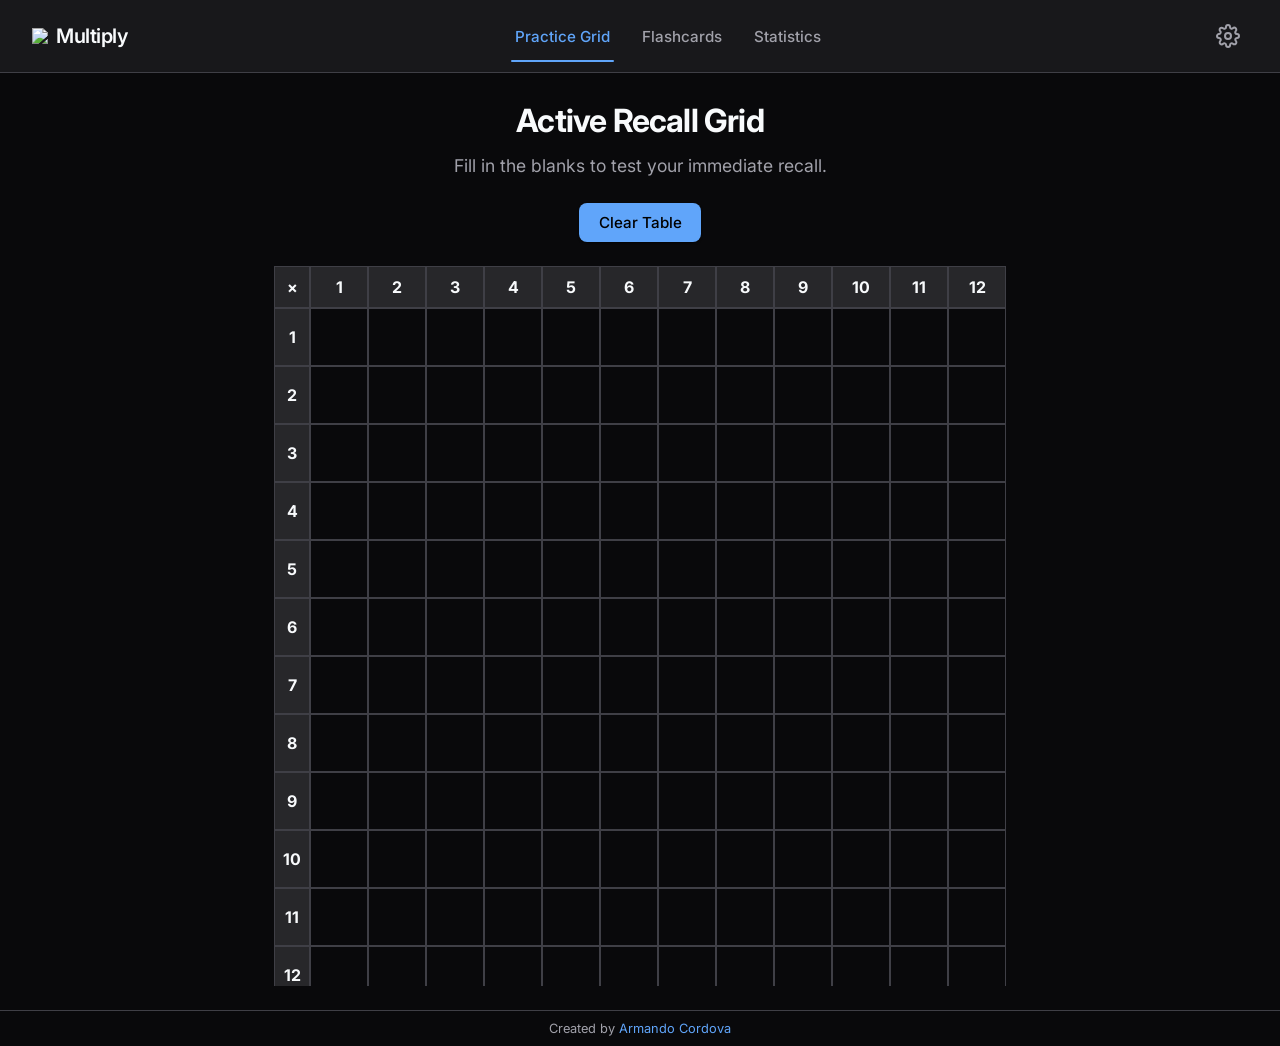
==== docs/index.html @ 331ad4a7 "use system language by default" ====
<!DOCTYPE html>
<html lang="en">

<head>
    <meta charset="UTF-8">
    <meta name="viewport" content="width=device-width, initial-scale=1.0">
    <title>Multiply - Multiplication Mastery</title>
    <meta name="description"
        content="A premium learning tool for adults to master multiplication tables through active recall and spaced repetition.">
    <!-- Google Fonts for typography -->
    <link rel="preconnect" href="https://fonts.googleapis.com">
    <link rel="preconnect" href="https://fonts.gstatic.com" crossorigin>
    <link href="https://fonts.googleapis.com/css2?family=Inter:wght@400;500;600;700&display=swap" rel="stylesheet">
    <link rel="stylesheet" href="css/styles.css">

    <!-- favicon and manifest -->
    <link rel="apple-touch-icon" sizes="180x180" href="/apple-touch-icon.png">
    <link rel="icon" type="image/png" sizes="32x32" href="/favicon-32x32.png">
    <link rel="icon" type="image/png" sizes="16x16" href="/favicon-16x16.png">
    <link rel="manifest" href="/site.webmanifest">
</head>

<body class="theme-dark">
    <div id="app">
        <header class="navbar">
            <div class="logo">
                <img src="/favicon-32x32.png">
                <h1 data-i18n="app_title">Multiply</h1>
            </div>
            <nav class="nav-links">
                <button class="nav-btn active" data-view="grid" data-i18n="nav_grid">Practice Grid</button>
                <button class="nav-btn" data-view="flashcards" data-i18n="nav_flashcards">Flashcards</button>
                <button class="nav-btn" data-view="report" data-i18n="nav_report">Statistics</button>
            </nav>
            <div class="actions">
                <button id="btn-settings" class="icon-btn" aria-label="Settings">
                    <svg width="24" height="24" viewBox="0 0 24 24" fill="none" stroke="currentColor" stroke-width="2"
                        stroke-linecap="round" stroke-linejoin="round">
                        <circle cx="12" cy="12" r="3"></circle>
                        <path
                            d="M19.4 15a1.65 1.65 0 0 0 .33 1.82l.06.06a2 2 0 0 1 0 2.83 2 2 0 0 1-2.83 0l-.06-.06a1.65 1.65 0 0 0-1.82-.33 1.65 1.65 0 0 0-1 1.51V21a2 2 0 0 1-2 2 2 2 0 0 1-2-2v-.09A1.65 1.65 0 0 0 9 19.4a1.65 1.65 0 0 0-1.82.33l-.06.06a2 2 0 0 1-2.83 0 2 2 0 0 1 0-2.83l.06-.06a1.65 1.65 0 0 0 .33-1.82 1.65 1.65 0 0 0-1.51-1H3a2 2 0 0 1-2-2 2 2 0 0 1 2-2h.09A1.65 1.65 0 0 0 4.6 9a1.65 1.65 0 0 0-.33-1.82l-.06-.06a2 2 0 0 1 0-2.83 2 2 0 0 1 2.83 0l.06.06a1.65 1.65 0 0 0 1.82.33H9a1.65 1.65 0 0 0 1-1.51V3a2 2 0 0 1 2-2 2 2 0 0 1 2 2v.09a1.65 1.65 0 0 0 1 1.51 1.65 1.65 0 0 0 1.82-.33l.06-.06a2 2 0 0 1 2.83 0 2 2 0 0 1 0 2.83l-.06.06a1.65 1.65 0 0 0-.33 1.82V9a1.65 1.65 0 0 0 1.51 1H21a2 2 0 0 1 2 2 2 2 0 0 1-2 2h-.09a1.65 1.65 0 0 0-1.51 1z">
                        </path>
                    </svg>
                </button>
            </div>
        </header>

        <main class="content-area">
            <!-- Grid View -->
            <section id="view-grid" class="view active">
                <div class="view-header">
                    <h2 data-i18n="grid_title">Active Recall Grid</h2>
                    <p class="subtitle" data-i18n="grid_subtitle">Fill in the blanks to test your immediate recall.</p>
                </div>
                <div class="grid-controls">
                    <button id="btn-generate-grid" class="btn primary" data-i18n="btn_clear_grid">Clear Table</button>
                </div>
                <div id="grid-container" class="grid-wrapper">
                    <!-- Grid generated by JS -->
                </div>
            </section>

            <!-- Flashcards View -->
            <section id="view-flashcards" class="view hidden">
                <div class="view-header">
                    <h2 data-i18n="flashcards_title">Spaced Repetition</h2>
                    <p class="subtitle" data-i18n="flashcards_subtitle">Optimize your long-term memory.</p>
                </div>
                <!-- Spaced Repetition Session Info -->
                <div id="flashcard-stats" class="session-stats">
                    <div class="stat-pill"><span data-i18n="label_due">Due:</span> <span id="cards-due-count">0</span>
                    </div>
                    <div class="stat-pill"><span data-i18n="label_new">New:</span> <span id="cards-new-count">0</span>
                    </div>
                </div>
                <!-- Number Focus Toggles -->
                <div class="toggles-container">
                    <p class="toggles-label" data-i18n="label_focus">Focus on specific numbers:</p>
                    <div id="flashcard-toggles" class="number-toggles"></div>
                </div>
                <div id="flashcard-container" class="card-area">
                    <!-- Flashcard injected by JS -->
                    <div class="flashcard empty-state" id="flashcard-empty">
                        <p data-i18n="msg_no_cards">No cards due for review right now! Great job.</p>
                        <button id="btn-study-ahead" class="btn secondary" data-i18n="btn_study_ahead">Study New
                            Cards</button>
                    </div>
                </div>
            </section>

            <!-- Report View -->
            <section id="view-report" class="view hidden">
                <div class="view-header">
                    <h2 data-i18n="report_title">Statistics & Progress</h2>
                    <p class="subtitle" data-i18n="report_subtitle">Visualize your mastery of the multiplication tables.
                    </p>
                </div>
                <div class="dashboard-grid">
                    <div class="card stat-card">
                        <h3 data-i18n="stat_mastered">Mastered Facts</h3>
                        <div class="stat-value" id="stat-mastered">0%</div>
                    </div>
                    <div class="card stat-card">
                        <h3 data-i18n="stat_reviews">Total Reviews</h3>
                        <div class="stat-value" id="stat-total-reviews">0</div>
                    </div>
                    <div class="card heatmap-card full-width">
                        <h3 data-i18n="heatmap_title">Proficiency Heatmap</h3>
                        <div id="heatmap-container" class="heatmap-wrapper">
                            <!-- Heatmap generated by JS -->
                        </div>
                        <div class="heatmap-legend">
                            <span class="legend-item bg-red-500"></span>
                            <span class="legend-item bg-orange-500"></span>
                            <span class="legend-item bg-yellow-500"></span>
                            <span class="legend-item bg-green-500"></span>
                            <span class="legend-text" data-i18n="legend_label">Needs Work → Mastered</span>
                        </div>
                    </div>
                </div>
            </section>
        </main>

        <footer class="app-footer">
            Created by <a href="https://www.corlaez.com" target="_blank" rel="noopener noreferrer">Armando Cordova</a>
        </footer>
    </div>

    <!-- Settings Modal -->
    <div id="settings-modal" class="modal hidden">
        <div class="modal-content">
            <div class="modal-header">
                <h2 data-i18n="settings_title">Settings</h2>
                <button id="btn-close-settings" class="icon-btn">&times;</button>
            </div>
            <div class="modal-body">
                <div class="form-group">
                    <label for="lang-select" data-i18n="settings_language">Language</label>
                    <select id="lang-select">
                        <option value="auto" data-i18n="settings_lang_auto">Auto (System)</option>
                        <option value="en">English</option>
                        <option value="es">Español</option>
                        <option value="fr">Français</option>
                    </select>
                </div>
                <div class="form-group">
                    <label for="theme-select" data-i18n="settings_theme">Theme</label>
                    <select id="theme-select">
                        <option value="dark" data-i18n="theme_dark">Dark</option>
                        <option value="light" data-i18n="theme_light">Light</option>
                    </select>
                </div>
                <hr>
                <div class="form-group danger-zone">
                    <p data-i18n="danger_zone_desc">Reset all your progress and spaced repetition data.</p>
                    <button id="btn-reset-data" class="btn danger" data-i18n="btn_reset_data">Reset Data</button>
                </div>
            </div>
        </div>
    </div>

    <!-- Application Logic -->
    <script type="module" src="js/app.js"></script>
</body>

</html>
---- docs/css/styles.css ----
/* Prevent double-tap zoom on mobile (Safari, Chrome, Android) */
html {
    touch-action: manipulation;
}

/* Base Variables - Premium Aesthetics */
:root {
    /* Typgraphy */
    --font-primary: 'Inter', system-ui, -apple-system, sans-serif;

    /* Animation Tokens */
    --transition-fast: 0.15s ease-out;
    --transition-medium: 0.3s cubic-bezier(0.4, 0, 0.2, 1);

    /* Layout */
    --max-width: 1200px;
    --border-radius: 12px;
    --border-radius-sm: 8px;
    --spacing-1: 0.25rem;
    --spacing-2: 0.5rem;
    --spacing-3: 1rem;
    --spacing-4: 1.5rem;
    --spacing-5: 2rem;
    --spacing-6: 3rem;
}

/* Light Theme Variables */
.theme-light {
    --bg-app: #f8fafc;
    --bg-surface: #ffffff;
    --bg-surface-elevated: #f1f5f9;
    --text-primary: #0f172a;
    --text-secondary: #475569;
    --border-color: #e2e8f0;

    --accent-primary: #3b82f6;
    --accent-hover: #2563eb;

    --success: #22c55e;
    --warning: #f59e0b;
    --danger: #ef4444;

    --shadow-sm: 0 1px 2px 0 rgb(0 0 0 / 0.05);
    --shadow-md: 0 4px 6px -1px rgb(0 0 0 / 0.1), 0 2px 4px -2px rgb(0 0 0 / 0.1);
    --shadow-lg: 0 10px 15px -3px rgb(0 0 0 / 0.1), 0 4px 6px -4px rgb(0 0 0 / 0.1);
}

/* Dark Theme Variables (Default) */
.theme-dark {
    --bg-app: #09090b;
    --bg-surface: #18181b;
    --bg-surface-elevated: #27272a;
    --text-primary: #f8fafc;
    --text-secondary: #a1a1aa;
    --border-color: #3f3f46;

    --accent-primary: #60a5fa;
    --accent-hover: #3b82f6;

    --success: #4ade80;
    --warning: #fbbf24;
    --danger: #f87171;

    --shadow-sm: 0 1px 2px 0 rgb(0 0 0 / 0.5);
    --shadow-md: 0 4px 6px -1px rgb(0 0 0 / 0.4), 0 2px 4px -2px rgb(0 0 0 / 0.4);
    --shadow-lg: 0 10px 15px -3px rgb(0 0 0 / 0.5), 0 4px 6px -4px rgb(0 0 0 / 0.5);
}

/* Reset & Base Styles */
* {
    box-sizing: border-box;
    margin: 0;
    padding: 0;
}

body {
    font-family: var(--font-primary);
    background-color: var(--bg-app);
    color: var(--text-primary);
    line-height: 1.5;
    -webkit-font-smoothing: antialiased;
    transition: background-color var(--transition-medium), color var(--transition-medium);
}

#app {
    display: flex;
    flex-direction: column;
    min-height: 100vh;
}

/* Header & Navigation */
.navbar {
    display: flex;
    align-items: center;
    justify-content: space-between;
    padding: var(--spacing-3) var(--spacing-5);
    background-color: var(--bg-surface);
    border-bottom: 1px solid var(--border-color);
    position: sticky;
    top: 0;
    z-index: 10;
}

.logo {
    display: flex;
    align-items: center;
    gap: var(--spacing-2);
}

.logo-icon {
    font-size: 1.5rem;
    font-weight: 700;
    color: var(--accent-primary);
}

.logo h1 {
    font-size: 1.25rem;
    font-weight: 600;
    letter-spacing: -0.025em;
}

.nav-links {
    display: flex;
    gap: var(--spacing-4);
}

.nav-btn {
    background: none;
    border: none;
    color: var(--text-secondary);
    font-family: var(--font-primary);
    font-size: 0.95rem;
    font-weight: 500;
    cursor: pointer;
    padding: var(--spacing-2) var(--spacing-1);
    position: relative;
    transition: color var(--transition-fast);
}

.nav-btn:hover {
    color: var(--text-primary);
}

.nav-btn.active {
    color: var(--accent-primary);
}

.nav-btn.active::after {
    content: '';
    position: absolute;
    bottom: -0.5rem;
    left: 0;
    right: 0;
    height: 2px;
    background-color: var(--accent-primary);
    border-radius: 2px;
}

/* Buttons */
.btn {
    display: inline-flex;
    align-items: center;
    justify-content: center;
    padding: 0.6rem 1.2rem;
    border-radius: var(--border-radius-sm);
    font-family: var(--font-primary);
    font-weight: 500;
    font-size: 0.95rem;
    cursor: pointer;
    transition: all var(--transition-fast);
    border: none;
}

.btn.primary {
    background-color: var(--accent-primary);
    color: #fff;
    box-shadow: var(--shadow-sm);
}

.theme-dark .btn.primary {
    color: #000;
}

.btn.primary:hover {
    background-color: var(--accent-hover);
    transform: translateY(-1px);
}

.btn.secondary {
    background-color: var(--bg-surface-elevated);
    color: var(--text-primary);
    border: 1px solid var(--border-color);
}

.btn.secondary:hover {
    background-color: var(--border-color);
}

.btn.danger {
    background-color: rgba(239, 68, 68, 0.1);
    color: var(--danger);
    border: 1px solid rgba(239, 68, 68, 0.3);
}

.btn.danger:hover {
    background-color: var(--danger);
    color: #fff;
}

.icon-btn {
    background: none;
    border: none;
    color: var(--text-secondary);
    cursor: pointer;
    padding: var(--spacing-2);
    border-radius: 50%;
    display: flex;
    align-items: center;
    justify-content: center;
    transition: background-color var(--transition-fast), color var(--transition-fast);
}

.icon-btn:hover {
    background-color: var(--bg-surface-elevated);
    color: var(--text-primary);
}

/* Main Content Area */
.content-area {
    flex: 1;
    max-width: var(--max-width);
    margin: 0 auto;
    padding: var(--spacing-4) var(--spacing-4);
    width: 100%;
}

.view {
    display: none;
    animation: fadeIn var(--transition-medium);
}

.view.active {
    display: block;
}

@keyframes fadeIn {
    from {
        opacity: 0;
        transform: translateY(10px);
    }

    to {
        opacity: 1;
        transform: translateY(0);
    }
}

.view-header {
    text-align: center;
    margin-bottom: var(--spacing-4);
}

.view-header h2 {
    font-size: 2rem;
    font-weight: 700;
    margin-bottom: var(--spacing-2);
    letter-spacing: -0.025em;
}

.subtitle {
    color: var(--text-secondary);
    font-size: 1.1rem;
}

/* Utilities */
.hidden {
    display: none !important;
}

.card {
    background-color: var(--bg-surface);
    border: 1px solid var(--border-color);
    border-radius: var(--border-radius);
    padding: var(--spacing-4);
    box-shadow: var(--shadow-sm);
}

/* Grid Specifics (Placeholders for JS) */
.grid-controls {
    display: flex;
    justify-content: center;
    gap: var(--spacing-4);
    margin-bottom: var(--spacing-4);
    align-items: center;
}

.grid-wrapper {
    overflow: auto;
    padding-bottom: var(--spacing-4);
    max-height: 80vh;
}

/* Sticky header row */
.practice-grid tr:first-child th {
    position: sticky;
    top: 0;
    z-index: 2;
}

/* Sticky first column */
.practice-grid th:first-child {
    position: sticky;
    left: 0;
    z-index: 1;
}

/* Corner cell stays above both axes */
.practice-grid tr:first-child th:first-child {
    z-index: 3;
}

/* Flashcards Specifics */
.session-stats {
    display: flex;
    justify-content: center;
    gap: var(--spacing-4);
    margin-bottom: var(--spacing-4);
}

.stat-pill {
    background-color: var(--bg-surface-elevated);
    border: 1px solid var(--border-color);
    padding: 0.25rem 0.75rem;
    border-radius: 999px;
    font-size: 0.875rem;
    font-weight: 500;
}

.card-area {
    display: flex;
    justify-content: center;
    align-items: center;
    min-height: 300px;
}

.empty-state {
    text-align: center;
    color: var(--text-secondary);
    display: flex;
    flex-direction: column;
    align-items: center;
    gap: var(--spacing-3);
}

/* Number Toggles */
.toggles-container {
    text-align: center;
    margin-bottom: var(--spacing-4);
}

.toggles-label {
    font-size: 0.85rem;
    color: var(--text-secondary);
    margin-bottom: var(--spacing-2);
}

.number-toggles {
    display: flex;
    flex-wrap: wrap;
    gap: 0.5rem;
    justify-content: center;
}

.toggle-btn {
    width: 2.5rem;
    height: 2.5rem;
    border-radius: 50%;
    border: 2px solid var(--border-color);
    background-color: var(--bg-surface-elevated);
    color: var(--text-primary);
    font-weight: 600;
    cursor: pointer;
    transition: all var(--transition-fast);
    display: flex;
    align-items: center;
    justify-content: center;
}

.toggle-btn.active {
    border-color: var(--text-primary);
    transform: scale(1.1);
    box-shadow: 0 0 0 2px var(--bg-app), 0 0 0 4px var(--text-primary);
}

/* Report View Specifics */
.dashboard-grid {
    display: grid;
    grid-template-columns: repeat(auto-fit, minmax(250px, 1fr));
    gap: var(--spacing-4);
}

.stat-card h3 {
    font-size: 0.9rem;
    color: var(--text-secondary);
    text-transform: uppercase;
    letter-spacing: 0.05em;
    margin-bottom: var(--spacing-2);
}

.stat-value {
    font-size: 2.5rem;
    font-weight: 700;
    color: var(--text-primary);
}

.heatmap-card.full-width {
    grid-column: 1 / -1;
}

.heatmap-wrapper {
    margin-top: var(--spacing-4);
    /* JS will populate this */
}

.heatmap-legend {
    display: flex;
    align-items: center;
    gap: var(--spacing-2);
    margin-top: var(--spacing-4);
    font-size: 0.875rem;
    color: var(--text-secondary);
}

.legend-item {
    width: 16px;
    height: 16px;
    border-radius: 4px;
}

/* Helper colors for heatmap */
.bg-red-500 {
    background-color: var(--danger);
}

.bg-orange-500 {
    background-color: var(--warning);
}

.bg-yellow-500 {
    background-color: #d4f700;
}

.bg-green-500 {
    background-color: var(--success);
}

/* Forms & Selects */
select,
input {
    background-color: var(--bg-surface-elevated);
    color: var(--text-primary);
    border: 1px solid var(--border-color);
    padding: 0.5rem;
    border-radius: var(--border-radius-sm);
    font-family: inherit;
    font-size: 0.95rem;
}

select:focus,
input:focus {
    outline: 2px solid var(--accent-primary);
    outline-offset: -1px;
}

/* Modal */
.modal {
    position: fixed;
    top: 0;
    left: 0;
    width: 100vw;
    height: 100vh;
    background-color: rgba(0, 0, 0, 0.5);
    backdrop-filter: blur(4px);
    display: flex;
    align-items: center;
    justify-content: center;
    z-index: 50;
    opacity: 1;
    transition: opacity var(--transition-medium);
}

.modal.hidden {
    opacity: 0;
    pointer-events: none;
}

.modal-content {
    background-color: var(--bg-surface);
    border: 1px solid var(--border-color);
    border-radius: var(--border-radius);
    width: 90%;
    max-width: 400px;
    box-shadow: var(--shadow-lg);
    overflow: hidden;
    transform: scale(1);
    transition: transform var(--transition-medium);
}

.modal.hidden .modal-content {
    transform: scale(0.95);
}

.modal-header {
    display: flex;
    justify-content: space-between;
    align-items: center;
    padding: var(--spacing-4);
    border-bottom: 1px solid var(--border-color);
}

.modal-body {
    padding: var(--spacing-4);
    display: flex;
    flex-direction: column;
    gap: var(--spacing-4);
}

.form-group {
    display: flex;
    flex-direction: column;
    gap: var(--spacing-1);
}

.form-group label {
    font-weight: 500;
    font-size: 0.9rem;
}

hr {
    border: none;
    border-top: 1px solid var(--border-color);
}

.danger-zone p {
    font-size: 0.85rem;
    color: var(--text-secondary);
    margin-bottom: var(--spacing-2);
}

/* Footer */
.app-footer {
    text-align: center;
    padding: var(--spacing-2) var(--spacing-3);
    font-size: 0.8rem;
    color: var(--text-secondary);
    border-top: 1px solid var(--border-color);
}

.app-footer a {
    color: var(--accent-primary);
    text-decoration: none;
}

.app-footer a:hover {
    text-decoration: underline;
}

/* Responsiveness */
@media (max-width: 768px) {
    .navbar {
        flex-direction: column;
        gap: var(--spacing-3);
        padding: var(--spacing-3);
    }

    .nav-links {
        width: 100%;
        justify-content: space-around;
    }

    .actions {
        position: absolute;
        top: var(--spacing-3);
        right: var(--spacing-3);
    }

    .view-header h2 {
        font-size: 1.5rem;
    }

    /* Lock grid view to viewport so sticky headers stay visible */
    #app {
        height: 100dvh;
        overflow: hidden;
    }

    .content-area {
        display: flex;
        flex-direction: column;
        overflow: hidden;
        min-height: 0;
    }

    .view.active {
        flex: 1;
        overflow: auto;
        min-height: 0;
    }

    #view-grid.active {
        display: flex;
        flex-direction: column;
        overflow: auto;
    }

    #view-grid .view-header,
    #view-grid .grid-controls {
        flex-shrink: 0;
    }

    #view-grid .grid-wrapper {
        flex: none;
        height: calc(100% - 4rem);
        max-height: none;
        min-height: 0;
    }

    .app-footer {
        flex-shrink: 0;
    }
}

/* Chrome, Safari, Edge, Opera */
input::-webkit-outer-spin-button,
input::-webkit-inner-spin-button {
  -webkit-appearance: none;
  margin: 0;
}

/* Firefox */
input[type=number] {
  -moz-appearance: textfield;
}
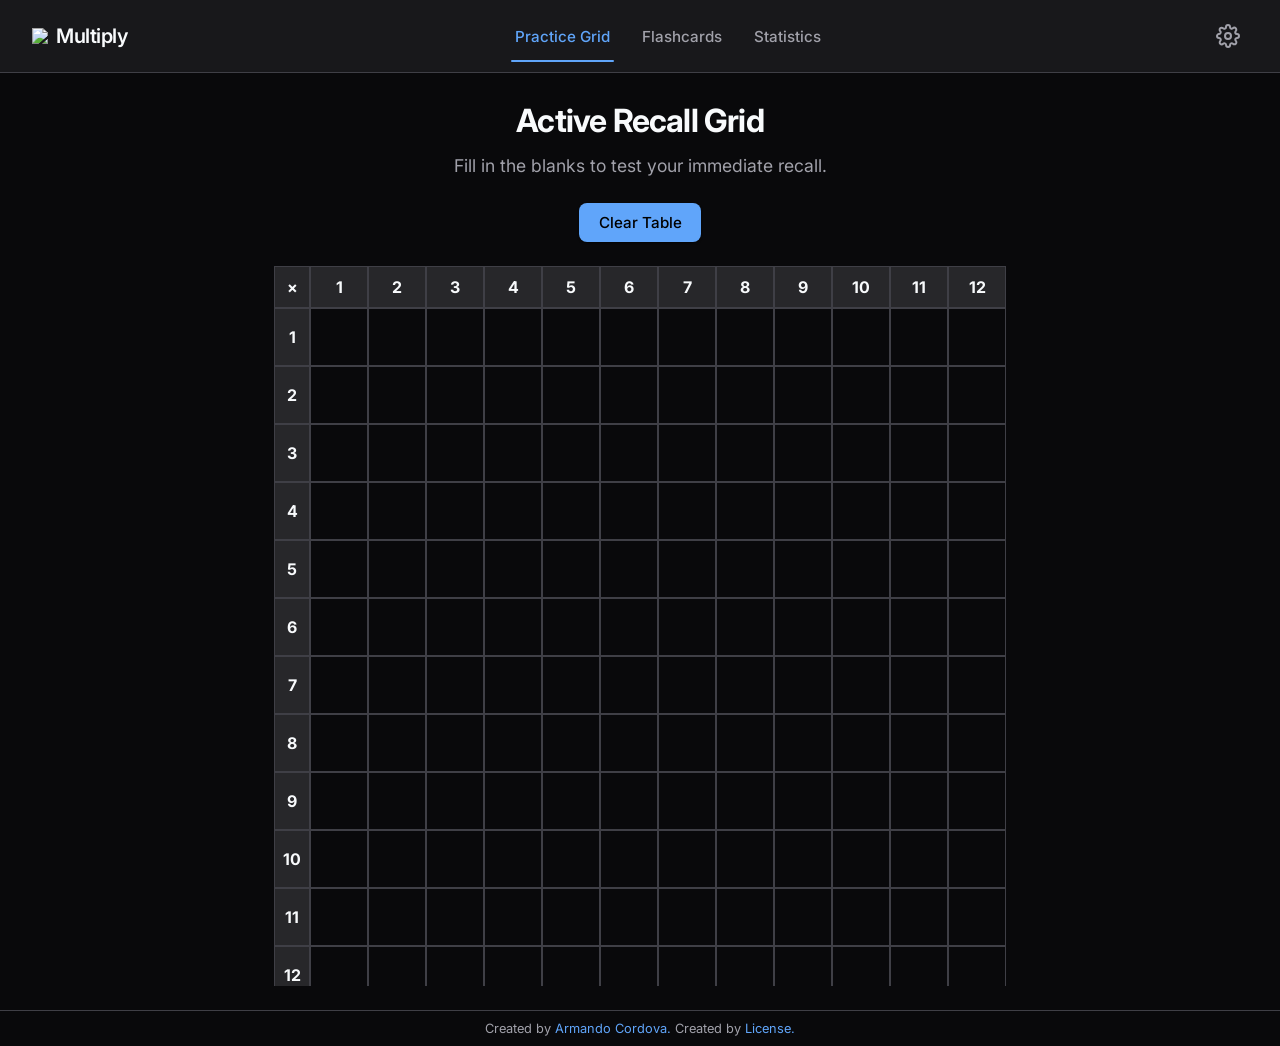
==== commit b323551e: "add license" ====
--- a/docs/index.html
+++ b/docs/index.html
@@ -122,7 +122,7 @@
         </main>
 
         <footer class="app-footer">
-            Created by <a href="https://www.corlaez.com" target="_blank" rel="noopener noreferrer">Armando Cordova</a>
+            Created by <a href="https://www.corlaez.com" target="_blank" rel="noopener noreferrer">Armando Cordova.</a> Created by <a href="/LICENSE.txt" target="_blank" rel="noopener noreferrer">License.</a>
         </footer>
     </div>
 
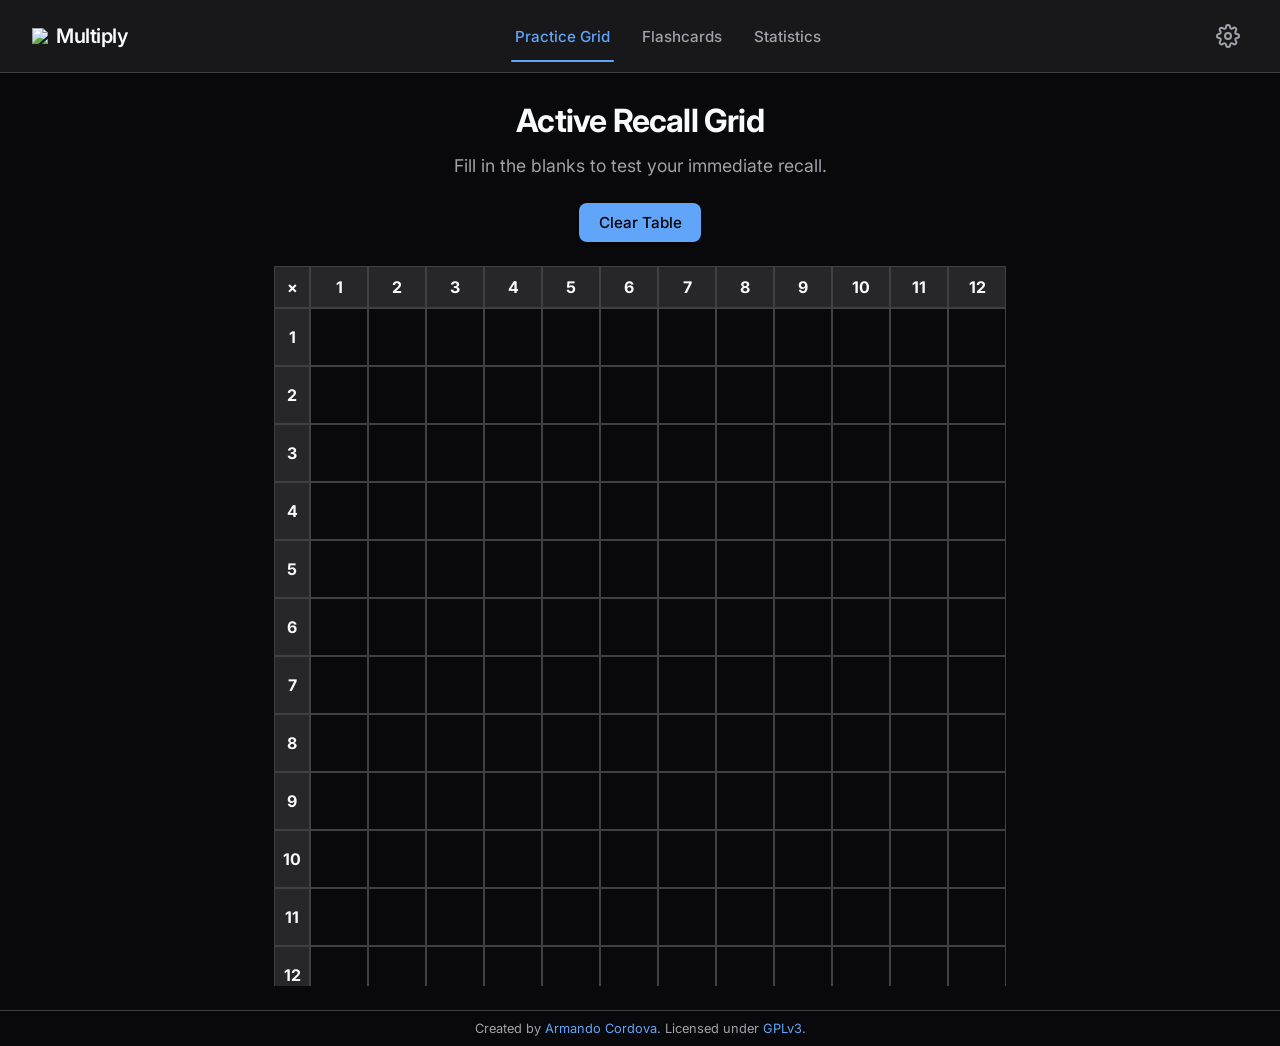
==== commit bc285aec: "license fixes" ====
--- a/docs/index.html
+++ b/docs/index.html
@@ -122,7 +122,7 @@
         </main>
 
         <footer class="app-footer">
-            Created by <a href="https://www.corlaez.com" target="_blank" rel="noopener noreferrer">Armando Cordova.</a> Created by <a href="/LICENSE.txt" target="_blank" rel="noopener noreferrer">License.</a>
+            Created by <a href="https://www.corlaez.com" target="_blank" rel="noopener noreferrer">Armando Cordova</a>. Licensed under <a href="/LICENSE.txt" target="_blank" rel="noopener noreferrer">GPLv3</a>.
         </footer>
     </div>
 
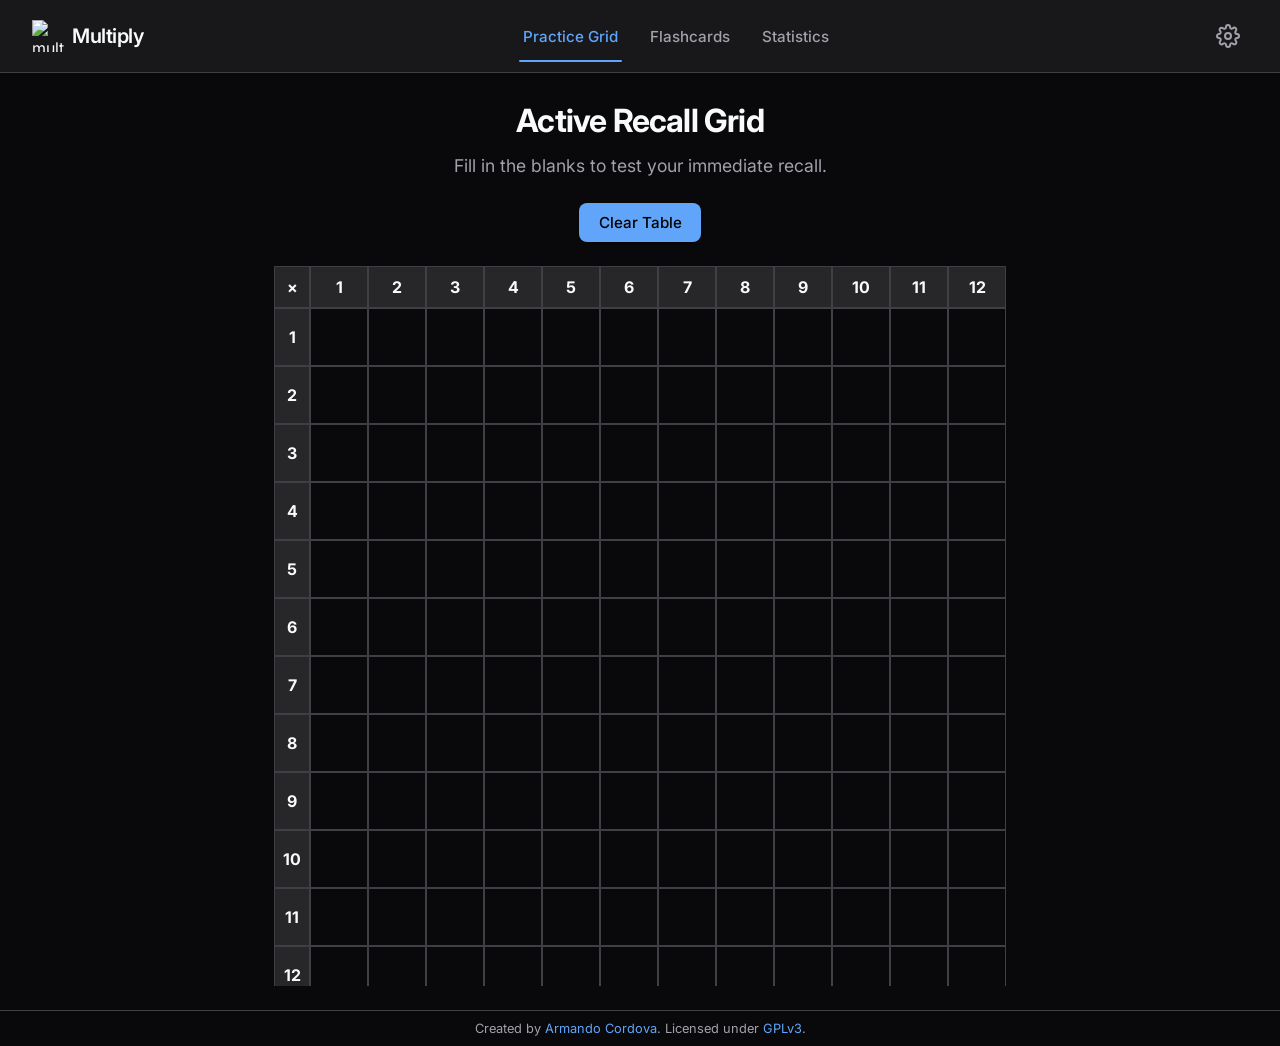
==== commit 7d2fe795: "SEO improvements" ====
--- a/docs/index.html
+++ b/docs/index.html
@@ -4,14 +4,25 @@
 <head>
     <meta charset="UTF-8">
     <meta name="viewport" content="width=device-width, initial-scale=1.0">
+    <link rel="canonical" href="https://multiply.corlaez.com/">
     <title>Multiply - Multiplication Mastery</title>
     <meta name="description"
         content="A premium learning tool for adults to master multiplication tables through active recall and spaced repetition.">
+    <meta name="robots" content="index, follow">
+    <!-- Open Graph -->
+    <meta property="og:title" content="Multiply - Multiplication Mastery">
+    <meta property="og:description" content="Master multiplication tables through active recall and spaced repetition.">
+    <meta property="og:url" content="https://multiply.corlaez.com/">
+    <meta property="og:type" content="website">
+    <!-- Structured Data -->
+    <script type="application/ld+json">
+    {"@context":"https://schema.org","@type":"WebApplication","name":"Multiply","url":"https://multiply.corlaez.com/","description":"A premium learning tool for adults to master multiplication tables through active recall and spaced repetition."}
+    </script>
     <!-- Google Fonts for typography -->
     <link rel="preconnect" href="https://fonts.googleapis.com">
     <link rel="preconnect" href="https://fonts.gstatic.com" crossorigin>
-    <link href="https://fonts.googleapis.com/css2?family=Inter:wght@400;500;600;700&display=swap" rel="stylesheet">
-    <link rel="stylesheet" href="css/styles.css">
+    <link defer href="https://fonts.googleapis.com/css2?family=Inter:wght@400;500;600;700&display=swap" rel="stylesheet">
+    <link defer rel="stylesheet" href="css/styles.css">
 
     <!-- favicon and manifest -->
     <link rel="apple-touch-icon" sizes="180x180" href="/apple-touch-icon.png">
@@ -24,7 +35,7 @@
     <div id="app">
         <header class="navbar">
             <div class="logo">
-                <img src="/favicon-32x32.png">
+                <img height="32" width="32" src="/favicon-32x32.png" alt="multiply's logo">
                 <h1 data-i18n="app_title">Multiply</h1>
             </div>
             <nav class="nav-links">
@@ -159,8 +170,9 @@
         </div>
     </div>
 
-    <!-- Application Logic -->
     <script type="module" src="js/app.js"></script>
+    <script data-goatcounter="https://corlaez.goatcounter.com/count"
+            async src="//gc.zgo.at/count.js"></script>
 </body>
 
 </html>
--- a/docs/css/styles.css
+++ b/docs/css/styles.css
@@ -565,8 +565,15 @@
     text-decoration: underline;
 }
 
+.card-question {
+    font-size: 4rem;
+}
+
 /* Responsiveness */
 @media (max-width: 768px) {
+    .card-question {
+        font-size: 3rem;
+    }
     .navbar {
         flex-direction: column;
         gap: var(--spacing-3);
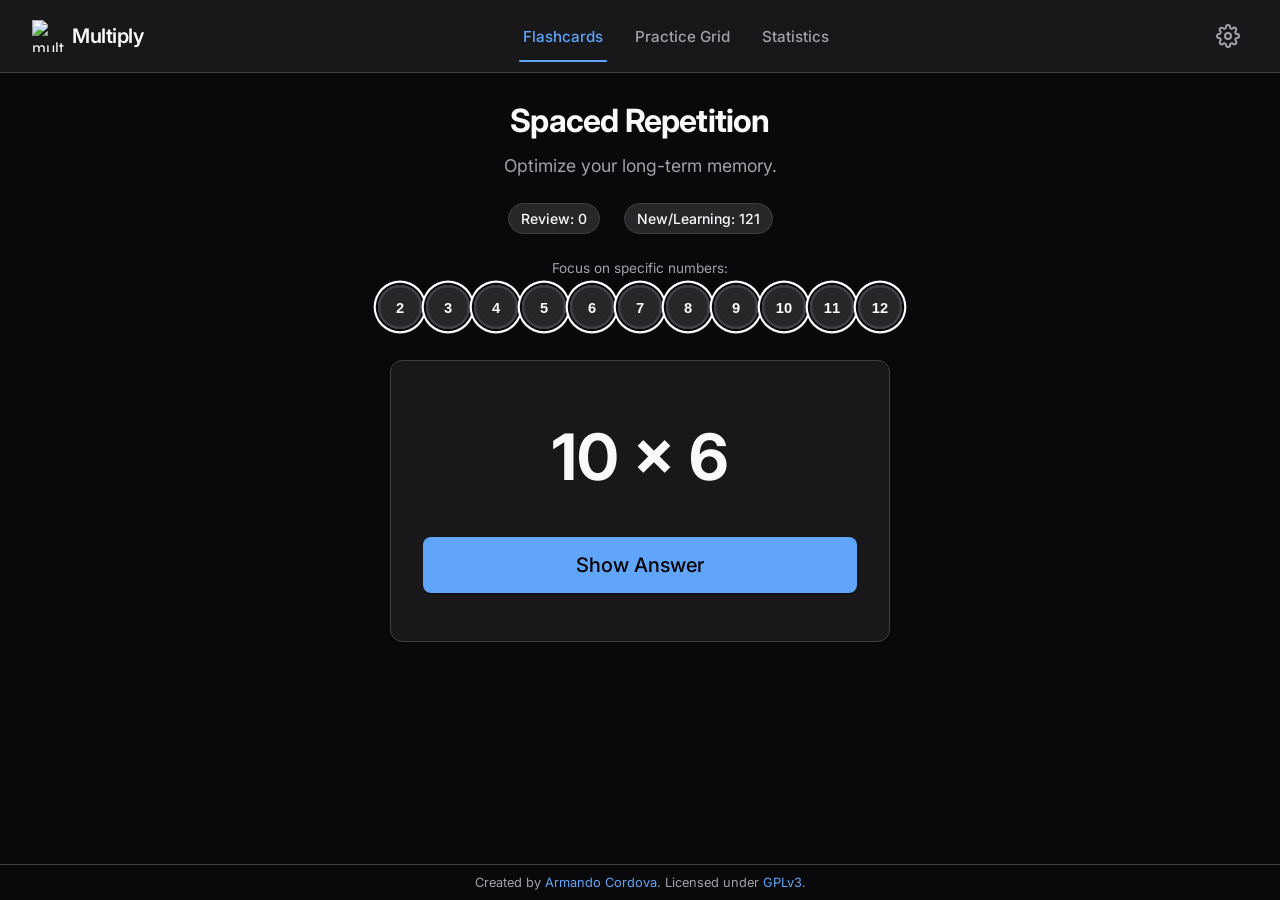
==== commit b127db7a: "Change order of navbar and make flashcards default" ====
--- a/docs/index.html
+++ b/docs/index.html
@@ -39,8 +39,8 @@
                 <h1 data-i18n="app_title">Multiply</h1>
             </div>
             <nav class="nav-links">
-                <button class="nav-btn active" data-view="grid" data-i18n="nav_grid">Practice Grid</button>
-                <button class="nav-btn" data-view="flashcards" data-i18n="nav_flashcards">Flashcards</button>
+                <button class="nav-btn active" data-view="flashcards" data-i18n="nav_flashcards">Flashcards</button>
+                <button class="nav-btn" data-view="grid" data-i18n="nav_grid">Practice Grid</button>
                 <button class="nav-btn" data-view="report" data-i18n="nav_report">Statistics</button>
             </nav>
             <div class="actions">
@@ -57,22 +57,8 @@
         </header>
 
         <main class="content-area">
-            <!-- Grid View -->
-            <section id="view-grid" class="view active">
-                <div class="view-header">
-                    <h2 data-i18n="grid_title">Active Recall Grid</h2>
-                    <p class="subtitle" data-i18n="grid_subtitle">Fill in the blanks to test your immediate recall.</p>
-                </div>
-                <div class="grid-controls">
-                    <button id="btn-generate-grid" class="btn primary" data-i18n="btn_clear_grid">Clear Table</button>
-                </div>
-                <div id="grid-container" class="grid-wrapper">
-                    <!-- Grid generated by JS -->
-                </div>
-            </section>
-
             <!-- Flashcards View -->
-            <section id="view-flashcards" class="view hidden">
+            <section id="view-flashcards" class="view active">
                 <div class="view-header">
                     <h2 data-i18n="flashcards_title">Spaced Repetition</h2>
                     <p class="subtitle" data-i18n="flashcards_subtitle">Optimize your long-term memory.</p>
@@ -96,6 +82,20 @@
                         <button id="btn-study-ahead" class="btn secondary" data-i18n="btn_study_ahead">Study New
                             Cards</button>
                     </div>
+                </div>
+            </section>
+
+            <!-- Grid View -->
+            <section id="view-grid" class="view hidden">
+                <div class="view-header">
+                    <h2 data-i18n="grid_title">Active Recall Grid</h2>
+                    <p class="subtitle" data-i18n="grid_subtitle">Fill in the blanks to test your immediate recall.</p>
+                </div>
+                <div class="grid-controls">
+                    <button id="btn-generate-grid" class="btn primary" data-i18n="btn_clear_grid">Clear Table</button>
+                </div>
+                <div id="grid-container" class="grid-wrapper">
+                    <!-- Grid generated by JS -->
                 </div>
             </section>
 
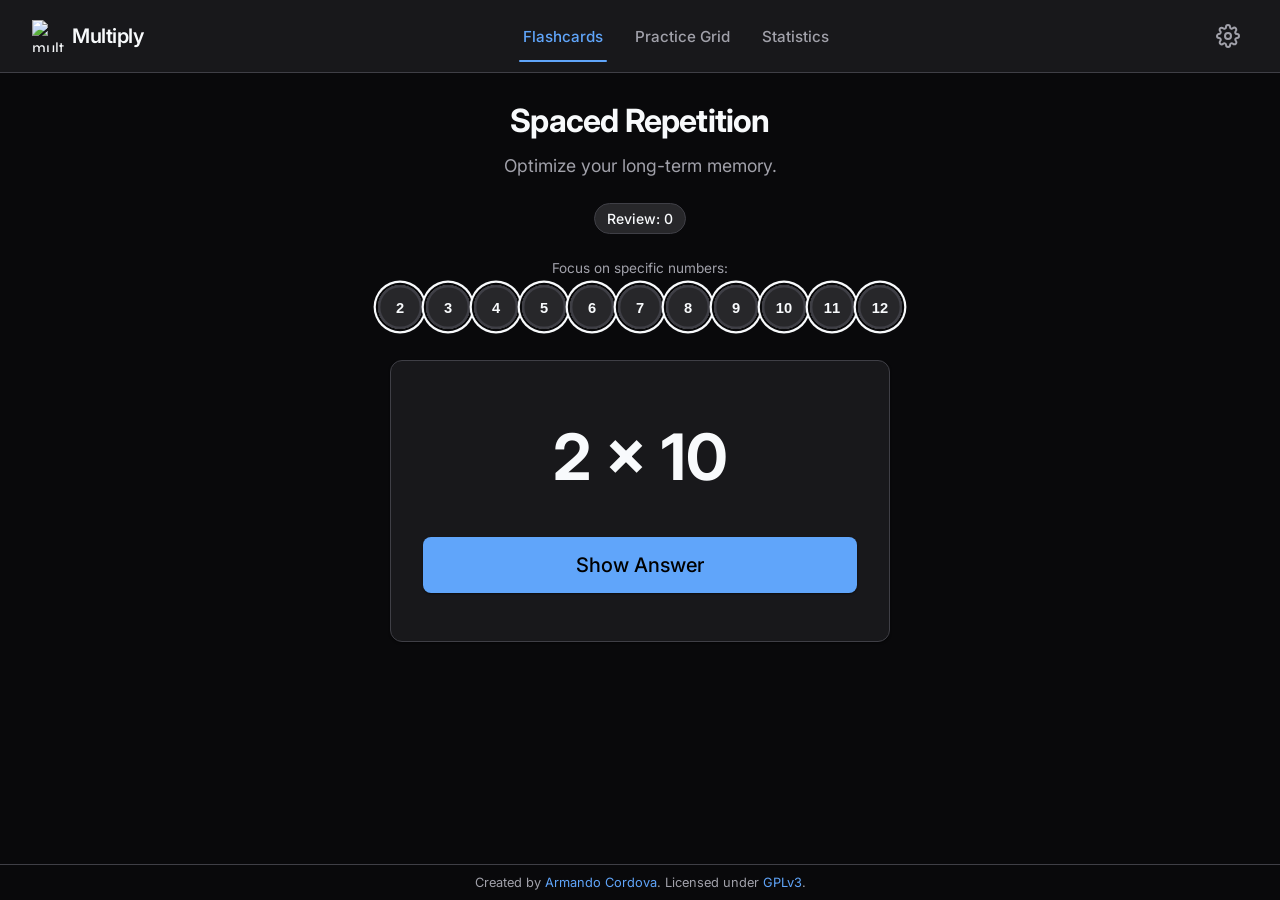
==== commit b9ab173d: "Remove new/learning count from flashcards" ====
--- a/docs/index.html
+++ b/docs/index.html
@@ -66,8 +66,6 @@
                 <!-- Spaced Repetition Session Info -->
                 <div id="flashcard-stats" class="session-stats">
                     <div class="stat-pill"><span data-i18n="label_due">Due:</span> <span id="cards-due-count">0</span>
-                    </div>
-                    <div class="stat-pill"><span data-i18n="label_new">New:</span> <span id="cards-new-count">0</span>
                     </div>
                 </div>
                 <!-- Number Focus Toggles -->
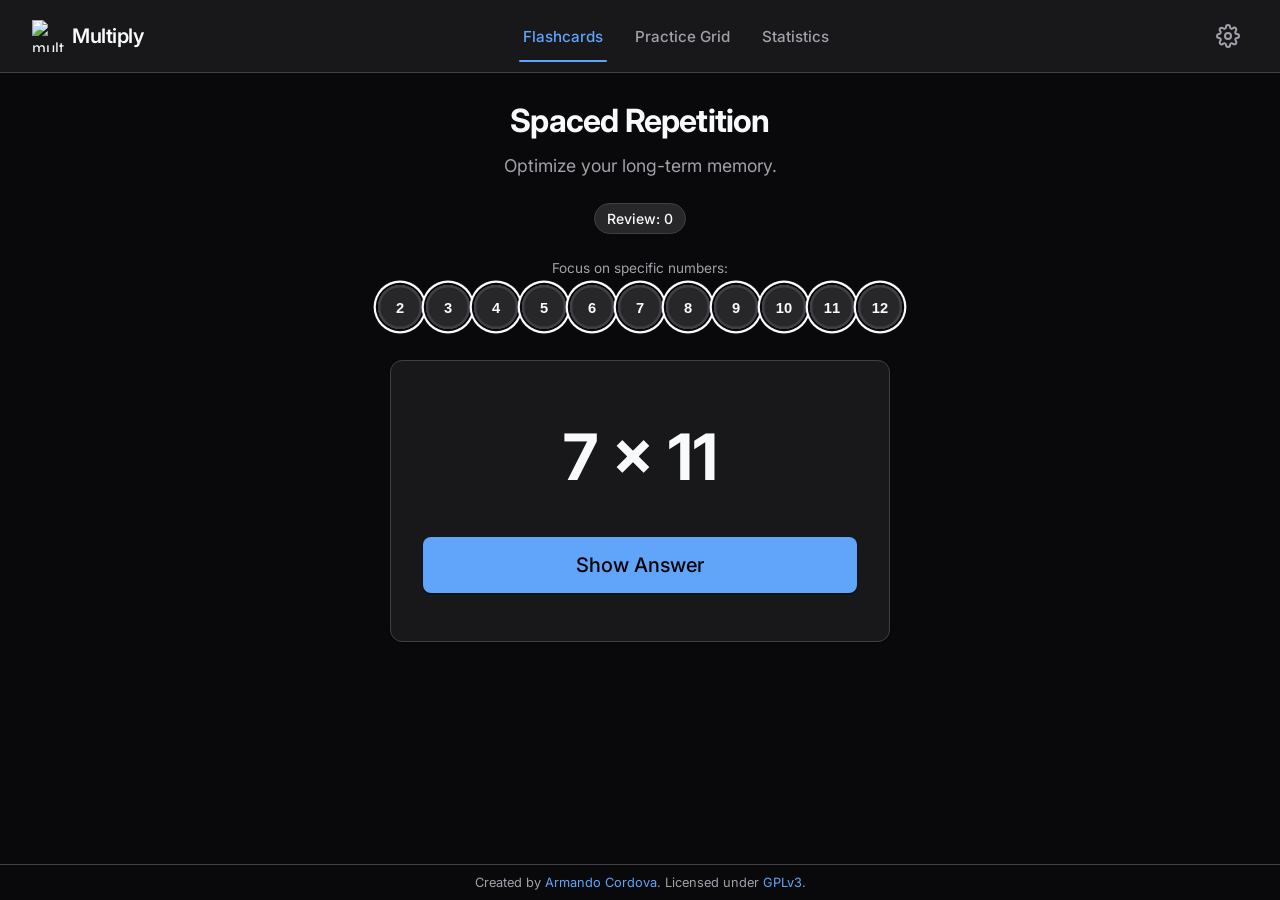
==== commit 1bdee6a3: "Add source code to settings and fix settings closing button" ====
--- a/docs/index.html
+++ b/docs/index.html
@@ -160,6 +160,11 @@
                     </select>
                 </div>
                 <hr>
+                <div class="form-group">
+                    <label data-i18n="settings_source">Source Code</label>
+                    <a href="https://github.com/corlaez/multiply" target="_blank" rel="noopener noreferrer" data-i18n="settings_repo_link">GitHub Repository</a>
+                </div>
+                <hr>
                 <div class="form-group danger-zone">
                     <p data-i18n="danger_zone_desc">Reset all your progress and spaced repetition data.</p>
                     <button id="btn-reset-data" class="btn danger" data-i18n="btn_reset_data">Reset Data</button>
--- a/docs/css/styles.css
+++ b/docs/css/styles.css
@@ -518,11 +518,26 @@
     border-bottom: 1px solid var(--border-color);
 }
 
+.modal-header .icon-btn {
+    font-size: 1.5rem;
+    width: 2.25rem;
+    height: 2.25rem;
+}
+
 .modal-body {
     padding: var(--spacing-4);
     display: flex;
     flex-direction: column;
     gap: var(--spacing-4);
+}
+
+.modal-body a {
+    color: var(--accent-primary);
+    text-decoration: none;
+}
+
+.modal-body a:hover {
+    text-decoration: underline;
 }
 
 .form-group {
